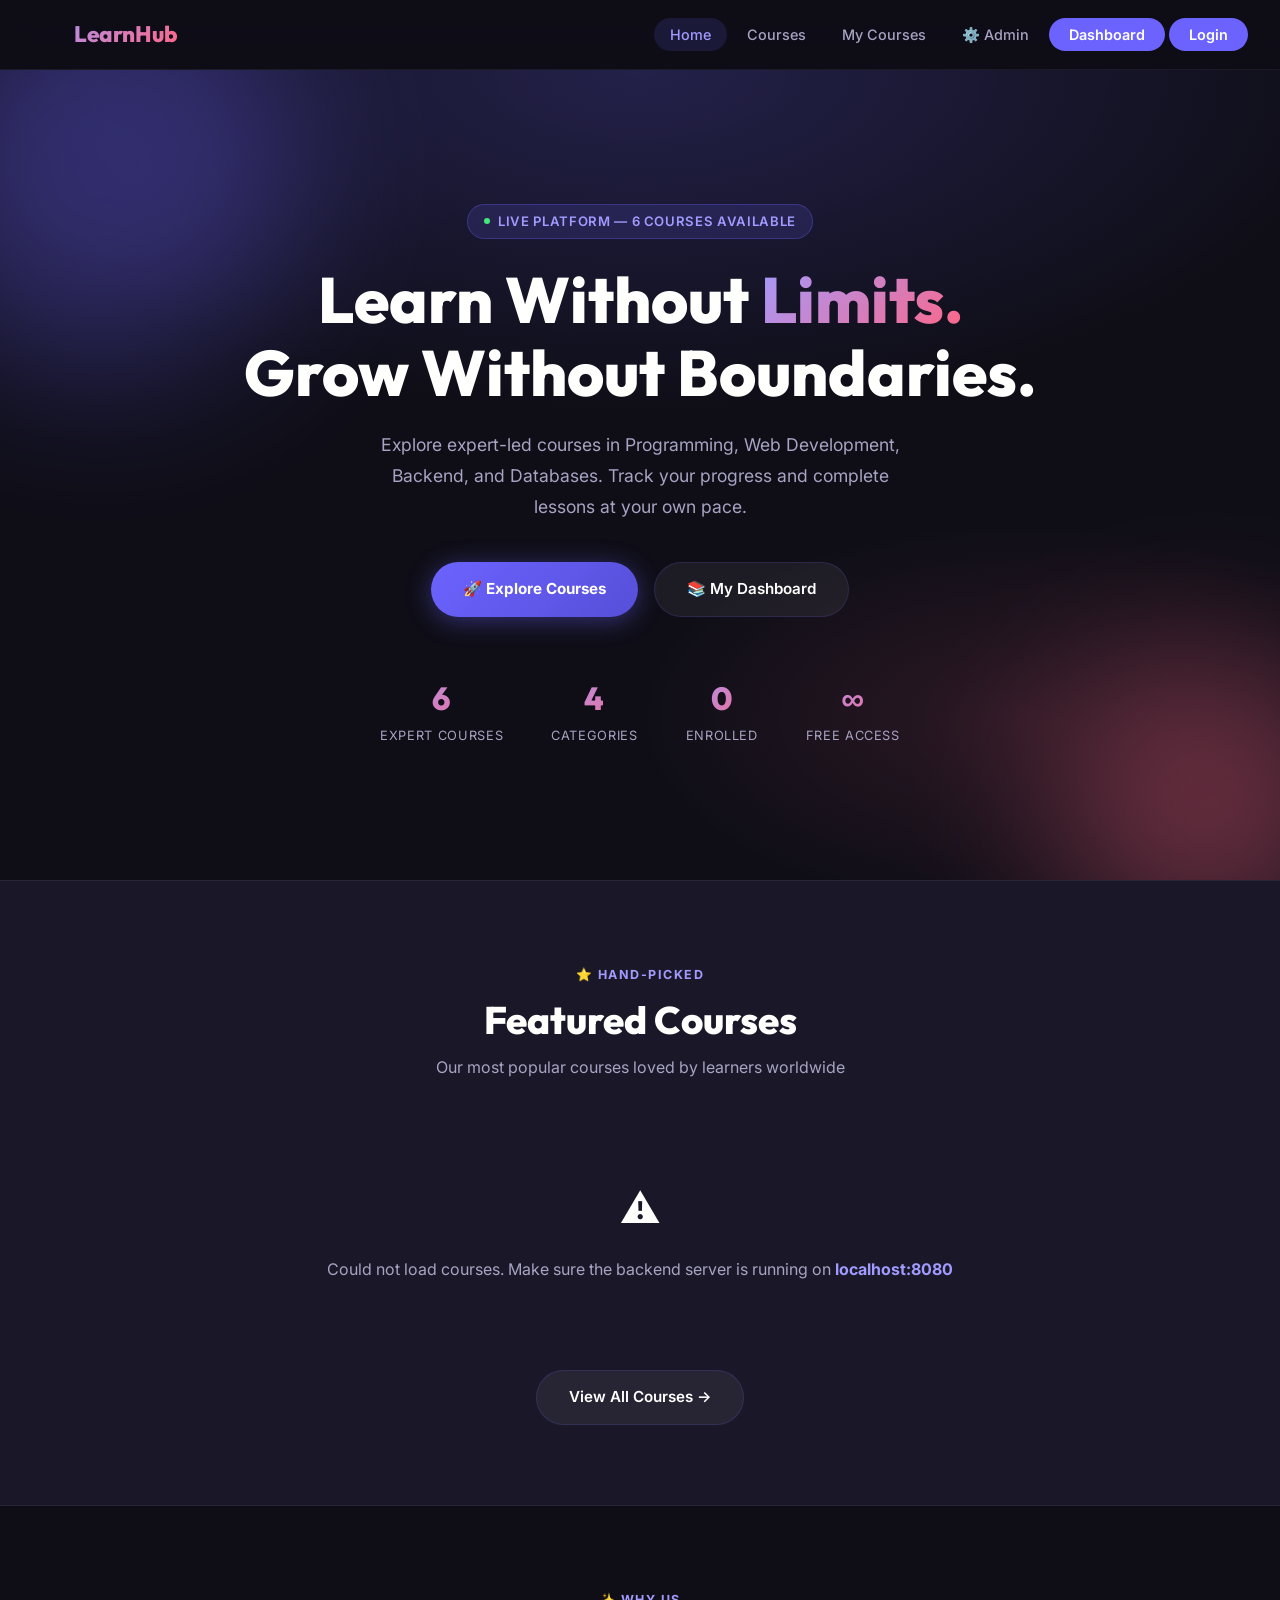
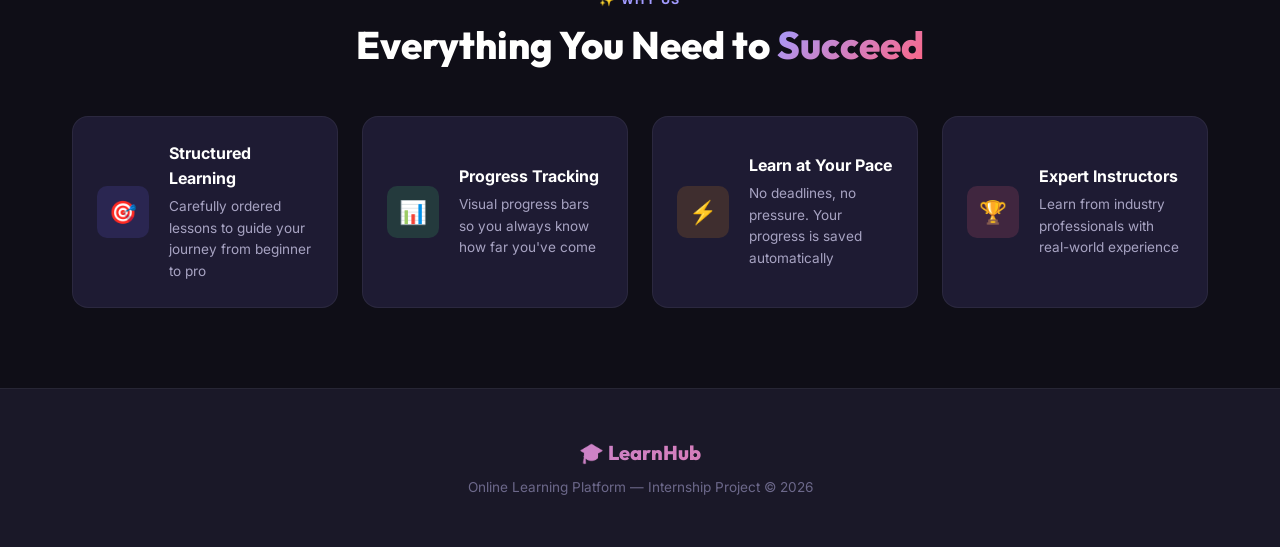
==== src/main/resources/static/index.html @ 6e9b1f72 "first commit" ====
<!DOCTYPE html>
<html lang="en">
<head>
  <meta charset="UTF-8" />
  <meta name="viewport" content="width=device-width, initial-scale=1.0" />
  <title>LearnHub — Online Learning Platform</title>
  <meta name="description" content="Browse and enroll in top courses in Programming, Web Development, Backend, and Database. Learn from expert instructors at your own pace." />
  <link rel="stylesheet" href="css/style.css" />
  <link rel="icon" href="data:image/svg+xml,<svg xmlns='http://www.w3.org/2000/svg' viewBox='0 0 100 100'><text y='.9em' font-size='90'>🎓</text></svg>" />
</head>
<body>

<!-- NAVBAR -->
<nav class="navbar" id="navbar">
  <a href="index.html" class="nav-logo">
    <span class="logo-icon">🎓</span> LearnHub
  </a>
  <ul class="nav-links" id="navLinks">
    <li><a href="index.html" class="active">Home</a></li>
    <li><a href="courses.html">Courses</a></li>
    <li><a href="dashboard.html">My Courses</a></li>
    <li><a href="admin.html">⚙️ Admin</a></li>
    <li><a href="dashboard.html" class="nav-cta">Dashboard</a></li>
  </ul>
  <button class="hamburger" id="hamburger" aria-label="Toggle menu">
    <span></span><span></span><span></span>
  </button>
</nav>

<div class="page-wrapper">

  <!-- HERO -->
  <section class="hero">
    <div class="hero-bg"></div>
    <div class="hero-orb hero-orb-1"></div>
    <div class="hero-orb hero-orb-2"></div>
    <div class="hero-content">
      <div class="hero-badge">
        <span></span> Live Platform — 6 Courses Available
      </div>
      <h1>Learn Without <span class="gradient-text">Limits.</span><br/>Grow Without Boundaries.</h1>
      <p>Explore expert-led courses in Programming, Web Development, Backend, and Databases. Track your progress and complete lessons at your own pace.</p>
      <div class="hero-buttons">
        <a href="courses.html" class="btn-primary" id="exploreCoursesBtn">🚀 Explore Courses</a>
        <a href="dashboard.html" class="btn-secondary" id="myCoursesBtn">📚 My Dashboard</a>
      </div>
      <div class="hero-stats">
        <div class="stat">
          <div class="stat-number" id="totalCoursesStat">6</div>
          <div class="stat-label">Expert Courses</div>
        </div>
        <div class="stat">
          <div class="stat-number">4</div>
          <div class="stat-label">Categories</div>
        </div>
        <div class="stat">
          <div class="stat-number" id="enrolledStat">0</div>
          <div class="stat-label">Enrolled</div>
        </div>
        <div class="stat">
          <div class="stat-number">∞</div>
          <div class="stat-label">Free Access</div>
        </div>
      </div>
    </div>
  </section>

  <!-- FEATURED COURSES -->
  <div style="background: var(--bg2); border-top: 1px solid var(--border-light); border-bottom: 1px solid var(--border-light);">
    <section class="section">
      <div class="section-header">
        <div class="section-label">⭐ Hand-picked</div>
        <h2 class="section-title">Featured Courses</h2>
        <p class="section-sub">Our most popular courses loved by learners worldwide</p>
      </div>
      <div class="courses-grid" id="featuredGrid">
        <div class="spinner-wrapper"><div class="spinner"></div></div>
      </div>
      <div style="text-align:center; margin-top:2.5rem;">
        <a href="courses.html" class="btn-secondary" id="viewAllBtn" style="display:inline-flex;">View All Courses →</a>
      </div>
    </section>
  </div>

  <!-- WHY LEARNHUB -->
  <section class="section">
    <div class="section-header">
      <div class="section-label">✨ Why Us</div>
      <h2 class="section-title">Everything You Need to <span class="gradient-text">Succeed</span></h2>
    </div>
    <div style="display:grid; grid-template-columns:repeat(auto-fit,minmax(240px,1fr)); gap:1.5rem;">
      <div class="stat-card">
        <div class="stat-icon purple">🎯</div>
        <div><div style="font-weight:700;font-size:1rem;margin-bottom:4px;">Structured Learning</div><div style="font-size:0.85rem;color:var(--text-muted);">Carefully ordered lessons to guide your journey from beginner to pro</div></div>
      </div>
      <div class="stat-card">
        <div class="stat-icon green">📊</div>
        <div><div style="font-weight:700;font-size:1rem;margin-bottom:4px;">Progress Tracking</div><div style="font-size:0.85rem;color:var(--text-muted);">Visual progress bars so you always know how far you've come</div></div>
      </div>
      <div class="stat-card">
        <div class="stat-icon orange">⚡</div>
        <div><div style="font-weight:700;font-size:1rem;margin-bottom:4px;">Learn at Your Pace</div><div style="font-size:0.85rem;color:var(--text-muted);">No deadlines, no pressure. Your progress is saved automatically</div></div>
      </div>
      <div class="stat-card">
        <div class="stat-icon pink">🏆</div>
        <div><div style="font-weight:700;font-size:1rem;margin-bottom:4px;">Expert Instructors</div><div style="font-size:0.85rem;color:var(--text-muted);">Learn from industry professionals with real-world experience</div></div>
      </div>
    </div>
  </section>

</div>

<!-- FOOTER -->
<footer>
  <div class="footer-logo">🎓 LearnHub</div>
  <p>Online Learning Platform — Internship Project &copy; 2026</p>
</footer>

<!-- TOAST CONTAINER -->
<div class="toast-container" id="toastContainer"></div>

<script src="js/auth.js"></script>
<script src="js/app.js"></script>
<script src="js/index.js"></script>
<script>initNavAuth();</script>
</body>
</html>
---- src/main/resources/static/css/style.css ----
/* =====================================================
   Online Learning Platform - Global Stylesheet
   ===================================================== */

@import url('https://fonts.googleapis.com/css2?family=Inter:wght@300;400;500;600;700;800&family=Outfit:wght@400;500;600;700;800&display=swap');

/* ---- CSS Variables / Design Tokens ---- */
:root {
  --primary: #6c63ff;
  --primary-dark: #554fd8;
  --primary-light: #a29bff;
  --secondary: #ff6584;
  --accent: #43e97b;
  --accent2: #f7971e;

  --bg: #0f0e17;
  --bg2: #1a1828;
  --bg3: #231f3a;
  --card-bg: #1e1b33;
  --card-hover: #27234a;

  --text: #fffffe;
  --text-muted: #a7a3c2;
  --text-dim: #6c688a;

  --border: rgba(108, 99, 255, 0.18);
  --border-light: rgba(255,255,255,0.06);

  --shadow: 0 8px 32px rgba(0,0,0,0.45);
  --shadow-card: 0 4px 24px rgba(0,0,0,0.35);
  --shadow-glow: 0 0 40px rgba(108,99,255,0.18);

  --radius: 16px;
  --radius-sm: 10px;
  --radius-pill: 999px;

  --transition: 0.25s cubic-bezier(.4,0,.2,1);
  --nav-height: 70px;
}

/* ---- Reset ---- */
*, *::before, *::after { box-sizing: border-box; margin: 0; padding: 0; }
html { scroll-behavior: smooth; }
body {
  font-family: 'Inter', sans-serif;
  background: var(--bg);
  color: var(--text);
  min-height: 100vh;
  line-height: 1.6;
}
a { text-decoration: none; color: inherit; }
img { max-width: 100%; display: block; }
ul { list-style: none; }
button { cursor: pointer; font-family: inherit; border: none; outline: none; }

/* ---- Scrollbar ---- */
::-webkit-scrollbar { width: 6px; }
::-webkit-scrollbar-track { background: var(--bg2); }
::-webkit-scrollbar-thumb { background: var(--primary); border-radius: 3px; }

/* =====================================================
   NAVBAR
   ===================================================== */
.navbar {
  position: fixed;
  top: 0; left: 0; right: 0;
  height: var(--nav-height);
  background: rgba(15,14,23,0.85);
  backdrop-filter: blur(18px);
  border-bottom: 1px solid var(--border-light);
  display: flex;
  align-items: center;
  justify-content: space-between;
  padding: 0 2rem;
  z-index: 1000;
  transition: background var(--transition);
}
.navbar.scrolled { background: rgba(15,14,23,0.97); }

.nav-logo {
  display: flex;
  align-items: center;
  gap: 10px;
  font-family: 'Outfit', sans-serif;
  font-size: 1.4rem;
  font-weight: 800;
  background: linear-gradient(135deg, var(--primary-light) 0%, var(--secondary) 100%);
  -webkit-background-clip: text;
  -webkit-text-fill-color: transparent;
  background-clip: text;
}
.nav-logo .logo-icon { font-size: 1.6rem; filter: drop-shadow(0 0 8px var(--primary)); }

.nav-links {
  display: flex;
  align-items: center;
  gap: 0.25rem;
}
.nav-links a {
  padding: 8px 16px;
  border-radius: var(--radius-pill);
  font-size: 0.9rem;
  font-weight: 500;
  color: var(--text-muted);
  transition: color var(--transition), background var(--transition);
}
.nav-links a:hover, .nav-links a.active {
  color: var(--text);
  background: rgba(108,99,255,0.15);
}
.nav-links a.active { color: var(--primary-light); }

.nav-cta {
  background: var(--primary);
  color: #fff !important;
  padding: 8px 20px !important;
  border-radius: var(--radius-pill) !important;
  font-weight: 600 !important;
  transition: background var(--transition), transform var(--transition), box-shadow var(--transition) !important;
}
.nav-cta:hover {
  background: var(--primary-dark) !important;
  transform: translateY(-1px);
  box-shadow: 0 4px 18px rgba(108,99,255,0.4) !important;
}

.hamburger { display: none; flex-direction: column; gap: 5px; background: none; padding: 6px; }
.hamburger span { display: block; width: 22px; height: 2px; background: var(--text-muted); border-radius: 2px; transition: var(--transition); }

/* =====================================================
   PAGE WRAPPER
   ===================================================== */
.page-wrapper { padding-top: var(--nav-height); }

/* =====================================================
   HERO SECTION
   ===================================================== */
.hero {
  min-height: 90vh;
  display: flex;
  align-items: center;
  justify-content: center;
  text-align: center;
  position: relative;
  overflow: hidden;
  padding: 4rem 2rem;
}

.hero-bg {
  position: absolute;
  inset: 0;
  background: radial-gradient(ellipse 80% 60% at 50% 0%, rgba(108,99,255,0.22) 0%, transparent 70%),
              radial-gradient(ellipse 50% 40% at 80% 80%, rgba(255,101,132,0.12) 0%, transparent 60%),
              var(--bg);
}
.hero-orb {
  position: absolute;
  border-radius: 50%;
  filter: blur(80px);
  opacity: 0.35;
  animation: floatOrb 8s ease-in-out infinite;
}
.hero-orb-1 { width: 400px; height: 400px; background: var(--primary); top: -100px; left: -100px; animation-delay: 0s; }
.hero-orb-2 { width: 300px; height: 300px; background: var(--secondary); bottom: -80px; right: -80px; animation-delay: -4s; }

@keyframes floatOrb {
  0%, 100% { transform: translate(0, 0) scale(1); }
  50% { transform: translate(30px, 20px) scale(1.05); }
}

.hero-content { position: relative; z-index: 1; max-width: 800px; }

.hero-badge {
  display: inline-flex;
  align-items: center;
  gap: 8px;
  background: rgba(108,99,255,0.15);
  border: 1px solid rgba(108,99,255,0.3);
  color: var(--primary-light);
  padding: 6px 16px;
  border-radius: var(--radius-pill);
  font-size: 0.82rem;
  font-weight: 600;
  margin-bottom: 1.5rem;
  letter-spacing: 0.05em;
  text-transform: uppercase;
}
.hero-badge span { display: inline-block; width: 6px; height: 6px; border-radius: 50%; background: var(--accent); animation: pulse 2s infinite; }
@keyframes pulse { 0%,100%{opacity:1;transform:scale(1)} 50%{opacity:0.5;transform:scale(1.3)} }

.hero h1 {
  font-family: 'Outfit', sans-serif;
  font-size: clamp(2.4rem, 6vw, 4rem);
  font-weight: 800;
  line-height: 1.15;
  margin-bottom: 1.25rem;
}
.hero h1 .gradient-text {
  background: linear-gradient(135deg, var(--primary-light) 0%, var(--secondary) 100%);
  -webkit-background-clip: text;
  -webkit-text-fill-color: transparent;
  background-clip: text;
}

.hero p {
  font-size: 1.1rem;
  color: var(--text-muted);
  max-width: 560px;
  margin: 0 auto 2.5rem;
  line-height: 1.75;
}

.hero-buttons { display: flex; gap: 1rem; justify-content: center; flex-wrap: wrap; }

.btn-primary {
  background: linear-gradient(135deg, var(--primary), var(--primary-dark));
  color: #fff;
  padding: 14px 32px;
  border-radius: var(--radius-pill);
  font-weight: 700;
  font-size: 0.95rem;
  display: inline-flex;
  align-items: center;
  gap: 8px;
  transition: transform var(--transition), box-shadow var(--transition);
  box-shadow: 0 4px 24px rgba(108,99,255,0.4);
}
.btn-primary:hover { transform: translateY(-2px); box-shadow: 0 8px 32px rgba(108,99,255,0.55); }

.btn-secondary {
  background: rgba(255,255,255,0.06);
  color: var(--text);
  padding: 14px 32px;
  border-radius: var(--radius-pill);
  font-weight: 600;
  font-size: 0.95rem;
  border: 1px solid var(--border);
  display: inline-flex;
  align-items: center;
  gap: 8px;
  transition: background var(--transition), transform var(--transition);
}
.btn-secondary:hover { background: rgba(255,255,255,0.1); transform: translateY(-2px); }

/* ---- Hero Stats ---- */
.hero-stats {
  display: flex;
  justify-content: center;
  gap: 3rem;
  margin-top: 3.5rem;
  flex-wrap: wrap;
}
.stat { text-align: center; }
.stat-number {
  font-family: 'Outfit', sans-serif;
  font-size: 2rem;
  font-weight: 800;
  background: linear-gradient(135deg, var(--primary-light), var(--secondary));
  -webkit-background-clip: text;
  -webkit-text-fill-color: transparent;
  background-clip: text;
}
.stat-label { font-size: 0.8rem; color: var(--text-muted); text-transform: uppercase; letter-spacing: 0.05em; margin-top: 2px; }

/* =====================================================
   SECTION HEADERS
   ===================================================== */
.section { padding: 5rem 2rem; max-width: 1200px; margin: 0 auto; }
.section-header { text-align: center; margin-bottom: 3rem; }
.section-label {
  display: inline-flex;
  align-items: center;
  gap: 6px;
  font-size: 0.78rem;
  font-weight: 700;
  text-transform: uppercase;
  letter-spacing: 0.12em;
  color: var(--primary-light);
  margin-bottom: 0.75rem;
}
.section-title {
  font-family: 'Outfit', sans-serif;
  font-size: clamp(1.6rem, 3.5vw, 2.4rem);
  font-weight: 800;
  margin-bottom: 0.75rem;
  line-height: 1.2;
}
.section-sub { color: var(--text-muted); font-size: 1rem; max-width: 540px; margin: 0 auto; }

/* =====================================================
   COURSE CARDS
   ===================================================== */
.courses-grid {
  display: grid;
  grid-template-columns: repeat(auto-fill, minmax(300px, 1fr));
  gap: 1.5rem;
}

.course-card {
  background: var(--card-bg);
  border: 1px solid var(--border-light);
  border-radius: var(--radius);
  overflow: hidden;
  transition: transform var(--transition), box-shadow var(--transition), border-color var(--transition);
  cursor: pointer;
  position: relative;
}
.course-card:hover {
  transform: translateY(-6px);
  box-shadow: var(--shadow-glow), var(--shadow-card);
  border-color: rgba(108,99,255,0.4);
}

.card-thumbnail {
  width: 100%;
  height: 180px;
  position: relative;
  overflow: hidden;
}
.card-thumbnail-img {
  width: 100%;
  height: 100%;
  object-fit: cover;
  transition: transform 0.4s ease;
}
.course-card:hover .card-thumbnail-img { transform: scale(1.05); }

.card-thumbnail-placeholder {
  width: 100%;
  height: 100%;
  display: flex;
  align-items: center;
  justify-content: center;
  font-size: 3.5rem;
}

.card-category-badge {
  position: absolute;
  top: 12px;
  left: 12px;
  background: rgba(15,14,23,0.8);
  backdrop-filter: blur(8px);
  border: 1px solid var(--border);
  color: var(--primary-light);
  font-size: 0.72rem;
  font-weight: 600;
  padding: 4px 10px;
  border-radius: var(--radius-pill);
  text-transform: uppercase;
  letter-spacing: 0.05em;
}

.card-body { padding: 1.25rem; }
.card-title {
  font-family: 'Outfit', sans-serif;
  font-size: 1.05rem;
  font-weight: 700;
  margin-bottom: 0.5rem;
  line-height: 1.3;
  display: -webkit-box;
  -webkit-line-clamp: 2;
  -webkit-box-orient: vertical;
  overflow: hidden;
}
.card-desc {
  color: var(--text-muted);
  font-size: 0.85rem;
  line-height: 1.55;
  display: -webkit-box;
  -webkit-line-clamp: 2;
  -webkit-box-orient: vertical;
  overflow: hidden;
  margin-bottom: 1rem;
}
.card-meta {
  display: flex;
  align-items: center;
  gap: 1rem;
  color: var(--text-dim);
  font-size: 0.82rem;
  margin-bottom: 1rem;
}
.card-meta span { display: flex; align-items: center; gap: 4px; }
.card-instructor {
  font-size: 0.82rem;
  color: var(--text-muted);
  margin-bottom: 1.25rem;
  display: flex;
  align-items: center;
  gap: 6px;
}
.avatar-sm {
  width: 24px; height: 24px;
  border-radius: 50%;
  background: linear-gradient(135deg, var(--primary), var(--secondary));
  display: flex; align-items: center; justify-content: center;
  font-size: 0.65rem; font-weight: 700; color: #fff;
  flex-shrink: 0;
}

.btn-enroll {
  width: 100%;
  padding: 10px;
  border-radius: var(--radius-sm);
  font-weight: 600;
  font-size: 0.88rem;
  background: linear-gradient(135deg, var(--primary), var(--primary-dark));
  color: #fff;
  transition: opacity var(--transition), transform var(--transition);
  display: flex;
  align-items: center;
  justify-content: center;
  gap: 6px;
}
.btn-enroll:hover { opacity: 0.9; transform: translateY(-1px); }
.btn-enroll.enrolled {
  background: rgba(67,233,123,0.15);
  color: var(--accent);
  border: 1px solid rgba(67,233,123,0.3);
}
.btn-view-course {
  width: 100%;
  padding: 10px;
  border-radius: var(--radius-sm);
  font-weight: 600;
  font-size: 0.88rem;
  background: rgba(255,255,255,0.05);
  color: var(--text-muted);
  border: 1px solid var(--border-light);
  margin-top: 8px;
  transition: background var(--transition);
  display: flex; align-items: center; justify-content: center; gap: 6px;
}
.btn-view-course:hover { background: rgba(255,255,255,0.1); color: var(--text); }

/* =====================================================
   CATEGORY FILTER BAR
   ===================================================== */
.filter-bar {
  display: flex;
  align-items: center;
  gap: 0.75rem;
  flex-wrap: wrap;
  margin-bottom: 2rem;
}
.filter-btn {
  padding: 8px 18px;
  border-radius: var(--radius-pill);
  font-size: 0.85rem;
  font-weight: 600;
  background: var(--card-bg);
  color: var(--text-muted);
  border: 1px solid var(--border-light);
  transition: all var(--transition);
}
.filter-btn:hover, .filter-btn.active {
  background: var(--primary);
  color: #fff;
  border-color: var(--primary);
  box-shadow: 0 2px 16px rgba(108,99,255,0.35);
}

/* =====================================================
   SEARCH BAR
   ===================================================== */
.search-wrapper {
  position: relative;
  max-width: 480px;
  width: 100%;
}
.search-icon {
  position: absolute;
  left: 16px;
  top: 50%;
  transform: translateY(-50%);
  color: var(--text-dim);
  font-size: 1rem;
  pointer-events: none;
}
.search-input {
  width: 100%;
  background: var(--card-bg);
  border: 1px solid var(--border-light);
  border-radius: var(--radius-pill);
  padding: 12px 20px 12px 44px;
  color: var(--text);
  font-family: 'Inter', sans-serif;
  font-size: 0.9rem;
  outline: none;
  transition: border-color var(--transition), box-shadow var(--transition);
}
.search-input:focus {
  border-color: var(--primary);
  box-shadow: 0 0 0 3px rgba(108,99,255,0.15);
}
.search-input::placeholder { color: var(--text-dim); }

/* =====================================================
   COURSES PAGE HEADER STRIP
   ===================================================== */
.page-hero {
  background: linear-gradient(135deg, rgba(108,99,255,0.12) 0%, rgba(255,101,132,0.06) 100%);
  border-bottom: 1px solid var(--border-light);
  padding: 3.5rem 2rem 2.5rem;
  text-align: center;
}
.page-hero h1 { font-family: 'Outfit',sans-serif; font-size: 2.2rem; font-weight: 800; margin-bottom: 0.5rem; }
.page-hero p { color: var(--text-muted); font-size: 1rem; }

/* =====================================================
   COURSE DETAIL PAGE
   ===================================================== */
.course-detail-hero {
  background: linear-gradient(135deg, rgba(108,99,255,0.14) 0%, rgba(255,101,132,0.07) 100%);
  border-bottom: 1px solid var(--border-light);
  padding: 4rem 2rem 3rem;
}
.course-detail-inner {
  max-width: 1100px;
  margin: 0 auto;
  display: grid;
  grid-template-columns: 1fr 360px;
  gap: 3rem;
  align-items: start;
}
.course-detail-info .course-badge {
  display: inline-flex;
  align-items: center;
  gap: 6px;
  background: rgba(108,99,255,0.15);
  border: 1px solid rgba(108,99,255,0.3);
  color: var(--primary-light);
  padding: 4px 12px;
  border-radius: var(--radius-pill);
  font-size: 0.78rem;
  font-weight: 600;
  margin-bottom: 1rem;
  text-transform: uppercase;
  letter-spacing: 0.06em;
}
.course-detail-title {
  font-family: 'Outfit', sans-serif;
  font-size: clamp(1.7rem, 3.5vw, 2.4rem);
  font-weight: 800;
  line-height: 1.2;
  margin-bottom: 1rem;
}
.course-detail-desc { color: var(--text-muted); font-size: 1rem; line-height: 1.75; margin-bottom: 1.5rem; }
.course-meta-row {
  display: flex;
  flex-wrap: wrap;
  gap: 1.5rem;
  margin-bottom: 1.5rem;
}
.course-meta-item { display: flex; align-items: center; gap: 6px; color: var(--text-muted); font-size: 0.88rem; }
.course-meta-item strong { color: var(--text); }

/* Enrollment Card */
.enrollment-card {
  background: var(--card-bg);
  border: 1px solid var(--border-light);
  border-radius: var(--radius);
  padding: 1.75rem;
  position: sticky;
  top: calc(var(--nav-height) + 1.5rem);
}
.enrollment-card .course-thumb-preview {
  width: 100%;
  height: 180px;
  border-radius: var(--radius-sm);
  overflow: hidden;
  margin-bottom: 1.5rem;
  display: flex;
  align-items: center;
  justify-content: center;
  font-size: 4rem;
}
.enrollment-card h3 { font-size: 1.1rem; font-weight: 700; margin-bottom: 1.25rem; }

.btn-enroll-big {
  width: 100%;
  padding: 14px;
  border-radius: var(--radius-sm);
  font-weight: 700;
  font-size: 1rem;
  background: linear-gradient(135deg, var(--primary), var(--primary-dark));
  color: #fff;
  display: flex;
  align-items: center;
  justify-content: center;
  gap: 8px;
  transition: opacity var(--transition), transform var(--transition), box-shadow var(--transition);
  box-shadow: 0 4px 20px rgba(108,99,255,0.4);
  margin-bottom: 0.75rem;
}
.btn-enroll-big:hover { opacity: 0.9; transform: translateY(-2px); }
.btn-enroll-big.enrolled {
  background: rgba(67,233,123,0.15);
  color: var(--accent);
  border: 1px solid rgba(67,233,123,0.3);
  box-shadow: none;
}

/* Lesson List */
.lessons-section { max-width: 1100px; margin: 0 auto; padding: 3rem 2rem; }
.lessons-section h2 { font-family: 'Outfit',sans-serif; font-size: 1.5rem; font-weight: 700; margin-bottom: 1.5rem; }

.lesson-list { display: flex; flex-direction: column; gap: 0.75rem; }
.lesson-item {
  background: var(--card-bg);
  border: 1px solid var(--border-light);
  border-radius: var(--radius-sm);
  padding: 1rem 1.25rem;
  display: flex;
  align-items: center;
  gap: 1rem;
  transition: border-color var(--transition), background var(--transition);
}
.lesson-item:hover { border-color: rgba(108,99,255,0.3); background: var(--card-hover); }
.lesson-item.completed { border-color: rgba(67,233,123,0.25); background: rgba(67,233,123,0.04); }

.lesson-check {
  width: 22px; height: 22px;
  border-radius: 50%;
  border: 2px solid var(--border);
  display: flex; align-items: center; justify-content: center;
  flex-shrink: 0;
  color: var(--accent);
  font-size: 0.75rem;
  transition: all var(--transition);
  cursor: pointer;
}
.lesson-item.completed .lesson-check {
  background: var(--accent);
  border-color: var(--accent);
  color: var(--bg);
}

.lesson-num {
  width: 28px; height: 28px;
  border-radius: 50%;
  background: rgba(108,99,255,0.15);
  color: var(--primary-light);
  font-size: 0.78rem;
  font-weight: 700;
  display: flex; align-items: center; justify-content: center;
  flex-shrink: 0;
}
.lesson-info { flex: 1; }
.lesson-title { font-size: 0.92rem; font-weight: 600; margin-bottom: 2px; }
.lesson-duration { font-size: 0.8rem; color: var(--text-dim); display: flex; align-items: center; gap: 4px; }
.lesson-status {
  font-size: 0.75rem;
  font-weight: 600;
  color: var(--accent);
  white-space: nowrap;
}

/* Progress Bar */
.progress-container { margin: 1rem 0; }
.progress-label {
  display: flex;
  justify-content: space-between;
  font-size: 0.82rem;
  color: var(--text-muted);
  margin-bottom: 0.5rem;
}
.progress-label strong { color: var(--text); font-size: 0.92rem; }
.progress-bar-wrap {
  height: 8px;
  background: rgba(255,255,255,0.08);
  border-radius: var(--radius-pill);
  overflow: hidden;
}
.progress-bar-fill {
  height: 100%;
  border-radius: var(--radius-pill);
  background: linear-gradient(90deg, var(--primary), var(--accent));
  transition: width 0.6s cubic-bezier(.4,0,.2,1);
  min-width: 0;
}

/* =====================================================
   DASHBOARD PAGE
   ===================================================== */
.dashboard-stats {
  display: grid;
  grid-template-columns: repeat(auto-fit, minmax(220px, 1fr));
  gap: 1.25rem;
  margin-bottom: 2.5rem;
}
.stat-card {
  background: var(--card-bg);
  border: 1px solid var(--border-light);
  border-radius: var(--radius);
  padding: 1.5rem;
  display: flex;
  align-items: center;
  gap: 1.25rem;
  transition: transform var(--transition), border-color var(--transition);
}
.stat-card:hover { transform: translateY(-3px); border-color: rgba(108,99,255,0.3); }
.stat-icon {
  width: 52px; height: 52px;
  border-radius: var(--radius-sm);
  display: flex; align-items: center; justify-content: center;
  font-size: 1.4rem;
  flex-shrink: 0;
}
.stat-icon.purple { background: rgba(108,99,255,0.15); }
.stat-icon.green  { background: rgba(67,233,123,0.15); }
.stat-icon.orange { background: rgba(247,151,30,0.15); }
.stat-icon.pink   { background: rgba(255,101,132,0.15); }

.stat-info .stat-number { font-size: 1.8rem; }
.stat-info .stat-label { font-size: 0.8rem; }

/* Enrolled Course Row */
.enrolled-courses-list { display: flex; flex-direction: column; gap: 1.25rem; }
.enrolled-card {
  background: var(--card-bg);
  border: 1px solid var(--border-light);
  border-radius: var(--radius);
  padding: 1.5rem;
  display: flex;
  align-items: center;
  gap: 1.5rem;
  transition: transform var(--transition), border-color var(--transition), box-shadow var(--transition);
}
.enrolled-card:hover {
  transform: translateY(-2px);
  border-color: rgba(108,99,255,0.3);
  box-shadow: var(--shadow-card);
}
.enrolled-thumb {
  width: 80px; height: 80px;
  border-radius: var(--radius-sm);
  display: flex; align-items: center; justify-content: center;
  font-size: 2.2rem;
  flex-shrink: 0;
}
.enrolled-info { flex: 1; min-width: 0; }
.enrolled-category {
  font-size: 0.72rem;
  font-weight: 700;
  text-transform: uppercase;
  letter-spacing: 0.08em;
  color: var(--primary-light);
  margin-bottom: 4px;
}
.enrolled-title {
  font-family: 'Outfit', sans-serif;
  font-size: 1.05rem;
  font-weight: 700;
  margin-bottom: 4px;
  white-space: nowrap;
  overflow: hidden;
  text-overflow: ellipsis;
}
.enrolled-instructor { font-size: 0.82rem; color: var(--text-muted); margin-bottom: 10px; }
.enrolled-actions { display: flex; gap: 0.75rem; align-items: center; flex-shrink: 0; }

.btn-resume {
  padding: 10px 20px;
  border-radius: var(--radius-pill);
  background: linear-gradient(135deg, var(--primary), var(--primary-dark));
  color: #fff;
  font-weight: 600;
  font-size: 0.85rem;
  display: flex; align-items: center; gap: 6px;
  transition: transform var(--transition), box-shadow var(--transition);
}
.btn-resume:hover { transform: translateY(-1px); box-shadow: 0 4px 16px rgba(108,99,255,0.4); }

/* Empty State */
.empty-state {
  text-align: center;
  padding: 5rem 2rem;
}
.empty-icon { font-size: 4rem; margin-bottom: 1rem; opacity: 0.6; }
.empty-state h3 { font-size: 1.25rem; font-weight: 700; margin-bottom: 0.5rem; }
.empty-state p { color: var(--text-muted); margin-bottom: 1.5rem; }

/* =====================================================
   TOAST NOTIFICATION
   ===================================================== */
.toast-container {
  position: fixed;
  bottom: 2rem;
  right: 2rem;
  display: flex;
  flex-direction: column;
  gap: 0.75rem;
  z-index: 9999;
}
.toast {
  background: var(--card-bg);
  border: 1px solid var(--border-light);
  border-radius: var(--radius-sm);
  padding: 1rem 1.5rem;
  display: flex;
  align-items: center;
  gap: 10px;
  font-size: 0.88rem;
  font-weight: 500;
  box-shadow: var(--shadow);
  animation: slideInToast 0.35s cubic-bezier(.4,0,.2,1);
  max-width: 340px;
}
@keyframes slideInToast {
  from { transform: translateX(110%); opacity: 0; }
  to { transform: translateX(0); opacity: 1; }
}
.toast.success { border-color: rgba(67,233,123,0.4); }
.toast.success .toast-icon { color: var(--accent); }
.toast.error { border-color: rgba(255,101,132,0.4); }
.toast.error .toast-icon { color: var(--secondary); }
.toast.info { border-color: rgba(108,99,255,0.4); }
.toast.info .toast-icon { color: var(--primary-light); }

/* =====================================================
   LOADING SPINNER
   ===================================================== */
.spinner-wrapper { display: flex; justify-content: center; padding: 4rem; }
.spinner {
  width: 44px; height: 44px;
  border: 3px solid var(--border-light);
  border-top-color: var(--primary);
  border-radius: 50%;
  animation: spin 0.8s linear infinite;
}
@keyframes spin { to { transform: rotate(360deg); } }

/* =====================================================
   FOOTER
   ===================================================== */
footer {
  background: var(--bg2);
  border-top: 1px solid var(--border-light);
  padding: 3rem 2rem;
  text-align: center;
  color: var(--text-dim);
  font-size: 0.85rem;
}
footer .footer-logo {
  font-family: 'Outfit', sans-serif;
  font-size: 1.25rem;
  font-weight: 800;
  background: linear-gradient(135deg, var(--primary-light), var(--secondary));
  -webkit-background-clip: text;
  -webkit-text-fill-color: transparent;
  background-clip: text;
  margin-bottom: 0.5rem;
}

/* =====================================================
   RESPONSIVE
   ===================================================== */
@media (max-width: 768px) {
  .nav-links { display: none; flex-direction: column; position: absolute; top: var(--nav-height); left: 0; right: 0; background: var(--bg2); border-bottom: 1px solid var(--border-light); padding: 1rem; gap: 0.25rem; }
  .nav-links.open { display: flex; }
  .hamburger { display: flex; }
  .course-detail-inner { grid-template-columns: 1fr; }
  .enrollment-card { position: static; }
  .enrolled-card { flex-direction: column; align-items: flex-start; }
  .enrolled-actions { width: 100%; }
  .btn-resume { flex: 1; justify-content: center; }
  .hero-stats { gap: 1.75rem; }
  .navbar { padding: 0 1.25rem; }
}

@media (max-width: 480px) {
  .courses-grid { grid-template-columns: 1fr; }
  .hero h1 { font-size: 2rem; }
}

/* =====================================================
   UTILITY CLASSES
   ===================================================== */
.text-center { text-align: center; }
.mt-1 { margin-top: 0.5rem; }
.mt-2 { margin-top: 1rem; }
.mt-3 { margin-top: 1.5rem; }
.hidden { display: none !important; }
.gradient-text {
  background: linear-gradient(135deg, var(--primary-light) 0%, var(--secondary) 100%);
  -webkit-background-clip: text;
  -webkit-text-fill-color: transparent;
  background-clip: text;
}

/* =====================================================
   NAVBAR AUTH — User badge + Logout button (injected by auth.js)
   ===================================================== */
.nav-user-badge {
  display: inline-flex;
  align-items: center;
  gap: 6px;
  padding: 6px 14px;
  background: rgba(108,99,255,0.12);
  border: 1px solid rgba(108,99,255,0.25);
  border-radius: var(--radius-pill);
  color: var(--primary-light);
  font-size: 0.85rem;
  font-weight: 600;
  white-space: nowrap;
  max-width: 180px;
  overflow: hidden;
  text-overflow: ellipsis;
}

.nav-logout-btn {
  padding: 7px 16px;
  border-radius: var(--radius-pill);
  background: rgba(255,101,132,0.12);
  border: 1px solid rgba(255,101,132,0.25);
  color: var(--secondary);
  font-size: 0.82rem;
  font-weight: 600;
  cursor: pointer;
  font-family: 'Inter', sans-serif;
  transition: background var(--transition), transform var(--transition);
  white-space: nowrap;
}
.nav-logout-btn:hover {
  background: rgba(255,101,132,0.22);
  transform: translateY(-1px);
}
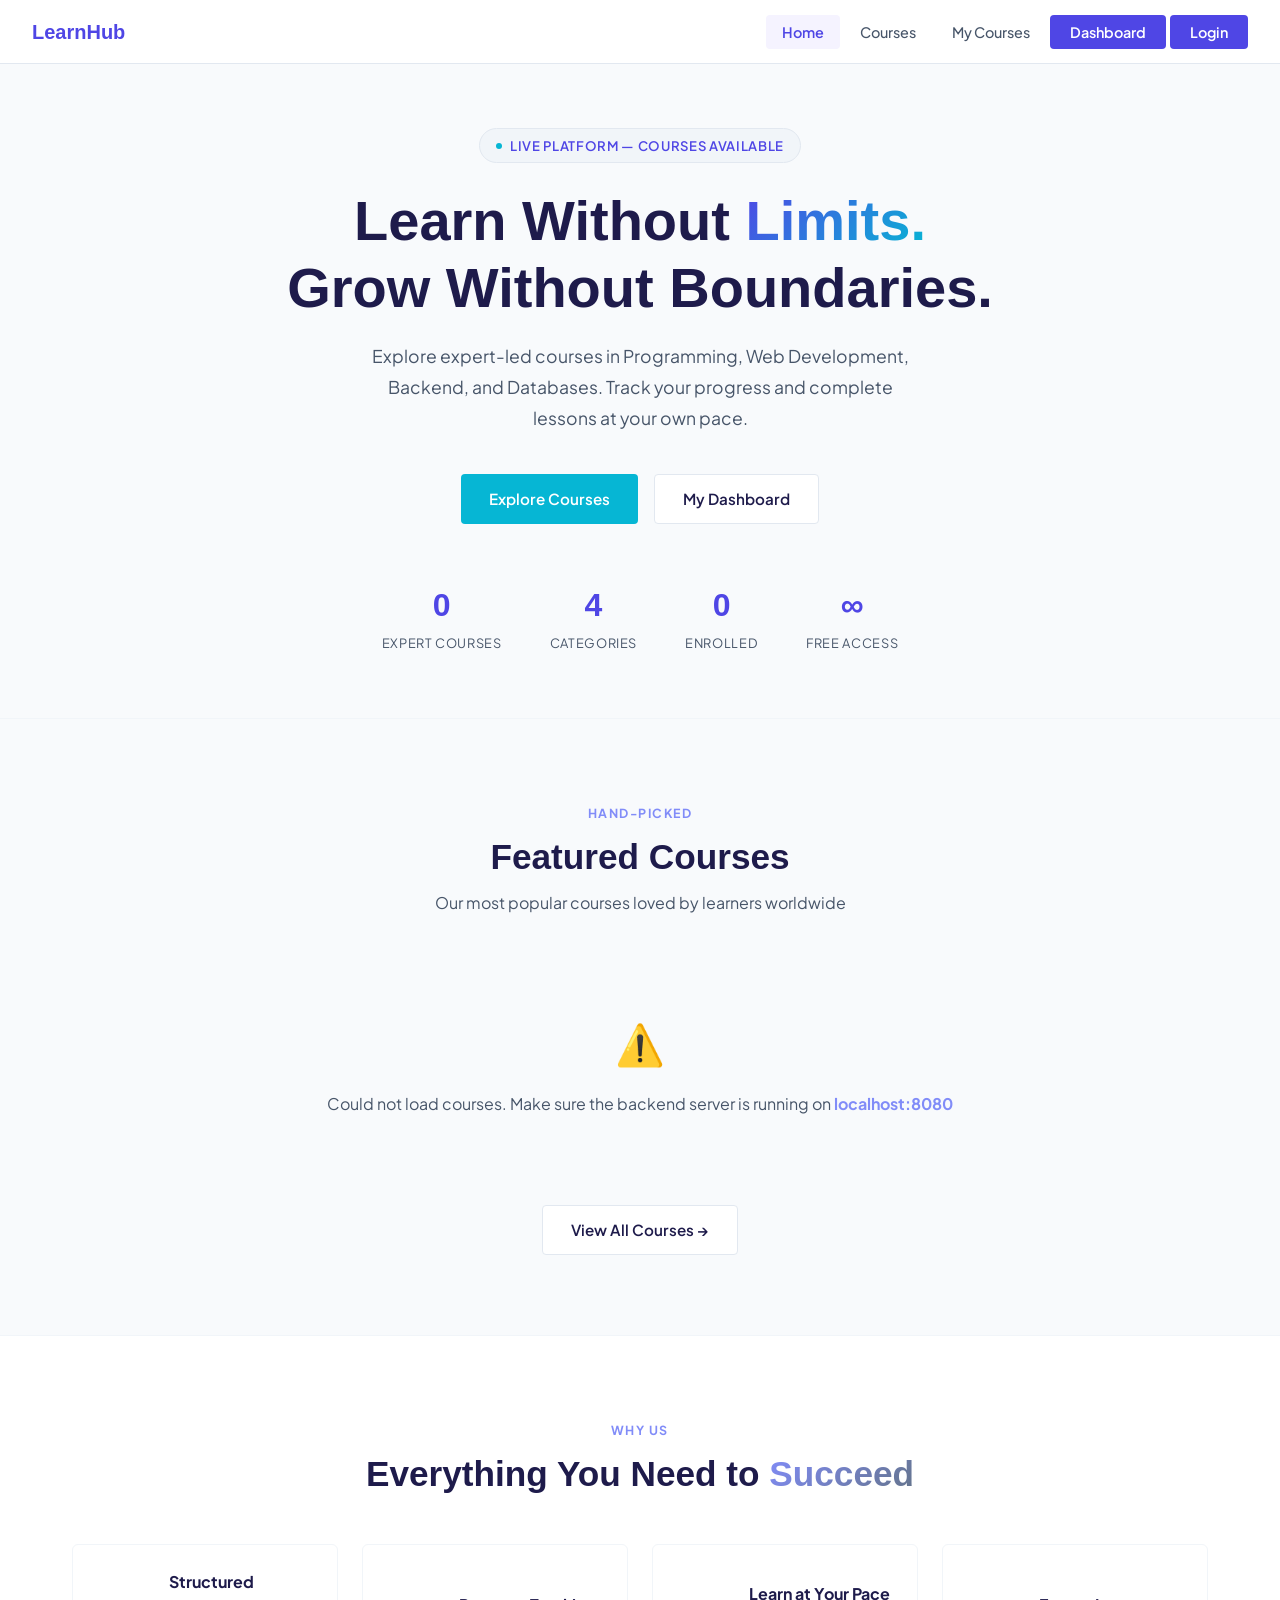
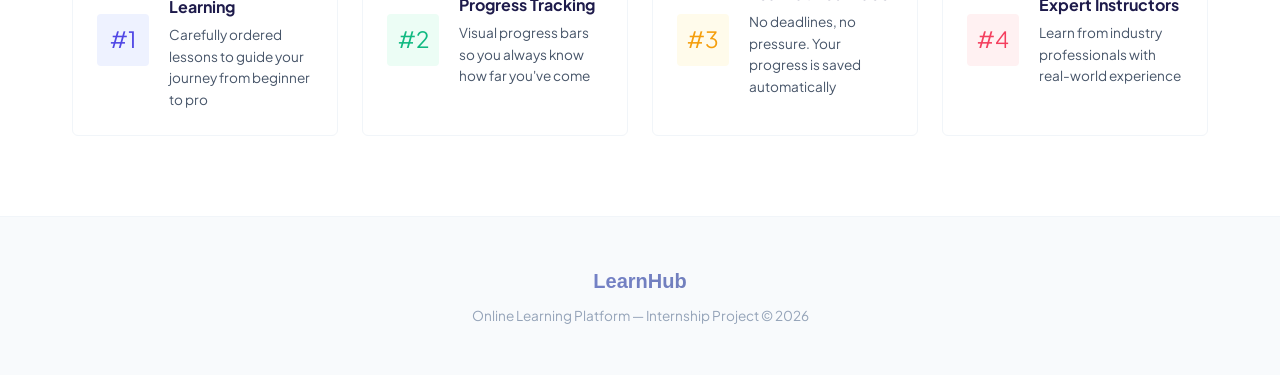
==== commit 4517d41e: "Initial commit" ====
--- a/src/main/resources/static/index.html
+++ b/src/main/resources/static/index.html
@@ -6,20 +6,19 @@
   <title>LearnHub — Online Learning Platform</title>
   <meta name="description" content="Browse and enroll in top courses in Programming, Web Development, Backend, and Database. Learn from expert instructors at your own pace." />
   <link rel="stylesheet" href="css/style.css" />
-  <link rel="icon" href="data:image/svg+xml,<svg xmlns='http://www.w3.org/2000/svg' viewBox='0 0 100 100'><text y='.9em' font-size='90'>🎓</text></svg>" />
+  <link rel="icon" href="data:image/svg+xml,<svg xmlns='http://www.w3.org/2000/svg' viewBox='0 0 100 100'><rect width='100' height='100' rx='20' fill='%232563eb'/><path d='M20 40 L50 20 L80 40 L50 60 Z' fill='white'/></svg>" />
 </head>
 <body>
 
 <!-- NAVBAR -->
 <nav class="navbar" id="navbar">
   <a href="index.html" class="nav-logo">
-    <span class="logo-icon">🎓</span> LearnHub
+    LearnHub
   </a>
   <ul class="nav-links" id="navLinks">
     <li><a href="index.html" class="active">Home</a></li>
     <li><a href="courses.html">Courses</a></li>
     <li><a href="dashboard.html">My Courses</a></li>
-    <li><a href="admin.html">⚙️ Admin</a></li>
     <li><a href="dashboard.html" class="nav-cta">Dashboard</a></li>
   </ul>
   <button class="hamburger" id="hamburger" aria-label="Toggle menu">
@@ -31,22 +30,19 @@
 
   <!-- HERO -->
   <section class="hero">
-    <div class="hero-bg"></div>
-    <div class="hero-orb hero-orb-1"></div>
-    <div class="hero-orb hero-orb-2"></div>
     <div class="hero-content">
       <div class="hero-badge">
-        <span></span> Live Platform — 6 Courses Available
+        <span></span> Live Platform — Courses Available
       </div>
       <h1>Learn Without <span class="gradient-text">Limits.</span><br/>Grow Without Boundaries.</h1>
       <p>Explore expert-led courses in Programming, Web Development, Backend, and Databases. Track your progress and complete lessons at your own pace.</p>
       <div class="hero-buttons">
-        <a href="courses.html" class="btn-primary" id="exploreCoursesBtn">🚀 Explore Courses</a>
-        <a href="dashboard.html" class="btn-secondary" id="myCoursesBtn">📚 My Dashboard</a>
+        <a href="courses.html" class="btn-primary" id="exploreCoursesBtn">Explore Courses</a>
+        <a href="dashboard.html" class="btn-secondary" id="myCoursesBtn">My Dashboard</a>
       </div>
       <div class="hero-stats">
         <div class="stat">
-          <div class="stat-number" id="totalCoursesStat">6</div>
+          <div class="stat-number" id="totalCoursesStat">0</div>
           <div class="stat-label">Expert Courses</div>
         </div>
         <div class="stat">
@@ -69,7 +65,7 @@
   <div style="background: var(--bg2); border-top: 1px solid var(--border-light); border-bottom: 1px solid var(--border-light);">
     <section class="section">
       <div class="section-header">
-        <div class="section-label">⭐ Hand-picked</div>
+        <div class="section-label">Hand-picked</div>
         <h2 class="section-title">Featured Courses</h2>
         <p class="section-sub">Our most popular courses loved by learners worldwide</p>
       </div>
@@ -85,24 +81,24 @@
   <!-- WHY LEARNHUB -->
   <section class="section">
     <div class="section-header">
-      <div class="section-label">✨ Why Us</div>
+      <div class="section-label">Why Us</div>
       <h2 class="section-title">Everything You Need to <span class="gradient-text">Succeed</span></h2>
     </div>
     <div style="display:grid; grid-template-columns:repeat(auto-fit,minmax(240px,1fr)); gap:1.5rem;">
       <div class="stat-card">
-        <div class="stat-icon purple">🎯</div>
+        <div class="stat-icon purple">#1</div>
         <div><div style="font-weight:700;font-size:1rem;margin-bottom:4px;">Structured Learning</div><div style="font-size:0.85rem;color:var(--text-muted);">Carefully ordered lessons to guide your journey from beginner to pro</div></div>
       </div>
       <div class="stat-card">
-        <div class="stat-icon green">📊</div>
+        <div class="stat-icon green">#2</div>
         <div><div style="font-weight:700;font-size:1rem;margin-bottom:4px;">Progress Tracking</div><div style="font-size:0.85rem;color:var(--text-muted);">Visual progress bars so you always know how far you've come</div></div>
       </div>
       <div class="stat-card">
-        <div class="stat-icon orange">⚡</div>
+        <div class="stat-icon orange">#3</div>
         <div><div style="font-weight:700;font-size:1rem;margin-bottom:4px;">Learn at Your Pace</div><div style="font-size:0.85rem;color:var(--text-muted);">No deadlines, no pressure. Your progress is saved automatically</div></div>
       </div>
       <div class="stat-card">
-        <div class="stat-icon pink">🏆</div>
+        <div class="stat-icon pink">#4</div>
         <div><div style="font-weight:700;font-size:1rem;margin-bottom:4px;">Expert Instructors</div><div style="font-size:0.85rem;color:var(--text-muted);">Learn from industry professionals with real-world experience</div></div>
       </div>
     </div>
@@ -112,7 +108,7 @@
 
 <!-- FOOTER -->
 <footer>
-  <div class="footer-logo">🎓 LearnHub</div>
+  <div class="footer-logo">LearnHub</div>
   <p>Online Learning Platform — Internship Project &copy; 2026</p>
 </footer>
 
--- a/src/main/resources/static/css/style.css
+++ b/src/main/resources/static/css/style.css
@@ -2,47 +2,55 @@
    Online Learning Platform - Global Stylesheet
    ===================================================== */
 
-@import url('https://fonts.googleapis.com/css2?family=Inter:wght@300;400;500;600;700;800&family=Outfit:wght@400;500;600;700;800&display=swap');
+@import url('https://fonts.googleapis.com/css2?family=Plus+Jakarta+Sans:wght@300;400;500;600;700;800&display=swap');
 
 /* ---- CSS Variables / Design Tokens ---- */
 :root {
-  --primary: #6c63ff;
-  --primary-dark: #554fd8;
-  --primary-light: #a29bff;
-  --secondary: #ff6584;
-  --accent: #43e97b;
-  --accent2: #f7971e;
-
-  --bg: #0f0e17;
-  --bg2: #1a1828;
-  --bg3: #231f3a;
-  --card-bg: #1e1b33;
-  --card-hover: #27234a;
-
-  --text: #fffffe;
-  --text-muted: #a7a3c2;
-  --text-dim: #6c688a;
-
-  --border: rgba(108, 99, 255, 0.18);
-  --border-light: rgba(255,255,255,0.06);
-
-  --shadow: 0 8px 32px rgba(0,0,0,0.45);
-  --shadow-card: 0 4px 24px rgba(0,0,0,0.35);
-  --shadow-glow: 0 0 40px rgba(108,99,255,0.18);
-
-  --radius: 16px;
-  --radius-sm: 10px;
+  --primary: #4f46e5;
+  --primary-dark: #3730a3;
+  --primary-light: #818cf8;
+  --secondary: #64748b;
+  --accent: #06b6d4;
+  --accent2: #10b981;
+
+  /* Extra Brand Colors */
+  --color-indigo: #6366f1;
+  --color-emerald: #10b981;
+  --color-amber: #f59e0b;
+  --color-rose: #f43f5e;
+  --color-violet: #8b5cf6;
+  --color-cyan: #06b6d4;
+
+  --bg: #ffffff;
+  --bg2: #f8fafc;
+  --bg3: #f1f5f9;
+  --card-bg: #ffffff;
+  --card-hover: #f5f3ff;
+
+  --text: #1e1b4b;
+  --text-muted: #475569;
+  --text-dim: #94a3b8;
+
+  --border: #e2e8f0;
+  --border-light: #f1f5f9;
+
+  --shadow: 0 1px 3px 0 rgb(0 0 0 / 0.1), 0 1px 2px -1px rgb(0 0 0 / 0.1);
+  --shadow-card: 0 4px 6px -1px rgb(0 0 0 / 0.1), 0 2px 4px -2px rgb(0 0 0 / 0.1);
+  --shadow-glow: none;
+
+  --radius: 6px;
+  --radius-sm: 4px;
   --radius-pill: 999px;
 
-  --transition: 0.25s cubic-bezier(.4,0,.2,1);
-  --nav-height: 70px;
+  --transition: 0.2s ease;
+  --nav-height: 64px;
 }
 
 /* ---- Reset ---- */
 *, *::before, *::after { box-sizing: border-box; margin: 0; padding: 0; }
 html { scroll-behavior: smooth; }
 body {
-  font-family: 'Inter', sans-serif;
+  font-family: 'Plus Jakarta Sans', sans-serif;
   background: var(--bg);
   color: var(--text);
   min-height: 100vh;
@@ -65,31 +73,27 @@
   position: fixed;
   top: 0; left: 0; right: 0;
   height: var(--nav-height);
-  background: rgba(15,14,23,0.85);
-  backdrop-filter: blur(18px);
-  border-bottom: 1px solid var(--border-light);
+  background: #ffffff;
+  border-bottom: 1px solid var(--border);
   display: flex;
   align-items: center;
   justify-content: space-between;
   padding: 0 2rem;
   z-index: 1000;
-  transition: background var(--transition);
-}
-.navbar.scrolled { background: rgba(15,14,23,0.97); }
+  transition: all var(--transition);
+}
+.navbar.scrolled { box-shadow: var(--shadow); }
 
 .nav-logo {
   display: flex;
   align-items: center;
   gap: 10px;
-  font-family: 'Outfit', sans-serif;
-  font-size: 1.4rem;
-  font-weight: 800;
-  background: linear-gradient(135deg, var(--primary-light) 0%, var(--secondary) 100%);
-  -webkit-background-clip: text;
-  -webkit-text-fill-color: transparent;
-  background-clip: text;
-}
-.nav-logo .logo-icon { font-size: 1.6rem; filter: drop-shadow(0 0 8px var(--primary)); }
+  font-family: 'Inter', sans-serif;
+  font-size: 1.25rem;
+  font-weight: 700;
+  color: var(--primary);
+}
+.nav-logo .logo-icon { font-size: 1.4rem; }
 
 .nav-links {
   display: flex;
@@ -98,30 +102,37 @@
 }
 .nav-links a {
   padding: 8px 16px;
-  border-radius: var(--radius-pill);
+  border-radius: var(--radius-sm);
   font-size: 0.9rem;
   font-weight: 500;
   color: var(--text-muted);
-  transition: color var(--transition), background var(--transition);
-}
-.nav-links a:hover, .nav-links a.active {
-  color: var(--text);
-  background: rgba(108,99,255,0.15);
-}
-.nav-links a.active { color: var(--primary-light); }
+  transition: all var(--transition);
+}
+
+.nav-links a:hover,
+.nav-links a.active {
+  color: var(--primary);
+  background: #f5f3ff;
+}
+
+.nav-links a.active {
+  color: var(--primary);
+  font-weight: 600;
+}
 
 .nav-cta {
   background: var(--primary);
   color: #fff !important;
   padding: 8px 20px !important;
-  border-radius: var(--radius-pill) !important;
+  border-radius: var(--radius-sm) !important;
   font-weight: 600 !important;
-  transition: background var(--transition), transform var(--transition), box-shadow var(--transition) !important;
-}
+  transition: all var(--transition) !important;
+}
+
 .nav-cta:hover {
   background: var(--primary-dark) !important;
   transform: translateY(-1px);
-  box-shadow: 0 4px 18px rgba(108,99,255,0.4) !important;
+  box-shadow: 0 4px 12px rgba(79, 70, 229, 0.3) !important;
 }
 
 .hamburger { display: none; flex-direction: column; gap: 5px; background: none; padding: 6px; }
@@ -136,7 +147,7 @@
    HERO SECTION
    ===================================================== */
 .hero {
-  min-height: 90vh;
+  min-height: 70vh;
   display: flex;
   align-items: center;
   justify-content: center;
@@ -144,29 +155,11 @@
   position: relative;
   overflow: hidden;
   padding: 4rem 2rem;
-}
-
-.hero-bg {
-  position: absolute;
-  inset: 0;
-  background: radial-gradient(ellipse 80% 60% at 50% 0%, rgba(108,99,255,0.22) 0%, transparent 70%),
-              radial-gradient(ellipse 50% 40% at 80% 80%, rgba(255,101,132,0.12) 0%, transparent 60%),
-              var(--bg);
-}
-.hero-orb {
-  position: absolute;
-  border-radius: 50%;
-  filter: blur(80px);
-  opacity: 0.35;
-  animation: floatOrb 8s ease-in-out infinite;
-}
-.hero-orb-1 { width: 400px; height: 400px; background: var(--primary); top: -100px; left: -100px; animation-delay: 0s; }
-.hero-orb-2 { width: 300px; height: 300px; background: var(--secondary); bottom: -80px; right: -80px; animation-delay: -4s; }
-
-@keyframes floatOrb {
-  0%, 100% { transform: translate(0, 0) scale(1); }
-  50% { transform: translate(30px, 20px) scale(1.05); }
-}
+  background: var(--bg2);
+}
+
+.hero-bg { display: none; }
+.hero-orb { display: none; }
 
 .hero-content { position: relative; z-index: 1; max-width: 800px; }
 
@@ -174,9 +167,9 @@
   display: inline-flex;
   align-items: center;
   gap: 8px;
-  background: rgba(108,99,255,0.15);
-  border: 1px solid rgba(108,99,255,0.3);
-  color: var(--primary-light);
+  background: var(--bg3);
+  border: 1px solid var(--border);
+  color: var(--primary);
   padding: 6px 16px;
   border-radius: var(--radius-pill);
   font-size: 0.82rem;
@@ -185,21 +178,20 @@
   letter-spacing: 0.05em;
   text-transform: uppercase;
 }
-.hero-badge span { display: inline-block; width: 6px; height: 6px; border-radius: 50%; background: var(--accent); animation: pulse 2s infinite; }
-@keyframes pulse { 0%,100%{opacity:1;transform:scale(1)} 50%{opacity:0.5;transform:scale(1.3)} }
+.hero-badge span { display: inline-block; width: 6px; height: 6px; border-radius: 50%; background: var(--accent); }
 
 .hero h1 {
-  font-family: 'Outfit', sans-serif;
-  font-size: clamp(2.4rem, 6vw, 4rem);
+  font-family: 'Inter', sans-serif;
+  font-size: clamp(2.4rem, 6vw, 3.5rem);
   font-weight: 800;
-  line-height: 1.15;
+  line-height: 1.2;
   margin-bottom: 1.25rem;
+  color: var(--text);
 }
 .hero h1 .gradient-text {
-  background: linear-gradient(135deg, var(--primary-light) 0%, var(--secondary) 100%);
+  background: linear-gradient(135deg, var(--primary) 0%, var(--accent) 100%);
   -webkit-background-clip: text;
   -webkit-text-fill-color: transparent;
-  background-clip: text;
 }
 
 .hero p {
@@ -213,34 +205,43 @@
 .hero-buttons { display: flex; gap: 1rem; justify-content: center; flex-wrap: wrap; }
 
 .btn-primary {
-  background: linear-gradient(135deg, var(--primary), var(--primary-dark));
+  background: var(--accent);
   color: #fff;
-  padding: 14px 32px;
-  border-radius: var(--radius-pill);
-  font-weight: 700;
+  padding: 12px 28px;
+  border-radius: var(--radius-sm);
+  font-weight: 600;
   font-size: 0.95rem;
   display: inline-flex;
   align-items: center;
   gap: 8px;
-  transition: transform var(--transition), box-shadow var(--transition);
-  box-shadow: 0 4px 24px rgba(108,99,255,0.4);
-}
-.btn-primary:hover { transform: translateY(-2px); box-shadow: 0 8px 32px rgba(108,99,255,0.55); }
+  transition: all var(--transition);
+}
+
+.btn-primary:hover {
+  background: var(--primary-dark);
+  transform: translateY(-1px);
+  box-shadow: var(--shadow-card);
+}
 
 .btn-secondary {
-  background: rgba(255,255,255,0.06);
+  background: #fff;
   color: var(--text);
-  padding: 14px 32px;
-  border-radius: var(--radius-pill);
+  padding: 12px 28px;
+  border-radius: var(--radius-sm);
   font-weight: 600;
   font-size: 0.95rem;
   border: 1px solid var(--border);
   display: inline-flex;
   align-items: center;
   gap: 8px;
-  transition: background var(--transition), transform var(--transition);
-}
-.btn-secondary:hover { background: rgba(255,255,255,0.1); transform: translateY(-2px); }
+  transition: all var(--transition);
+}
+
+.btn-secondary:hover {
+  background: var(--bg2);
+  transform: translateY(-1px);
+  border-color: var(--text-dim);
+}
 
 /* ---- Hero Stats ---- */
 .hero-stats {
@@ -252,13 +253,10 @@
 }
 .stat { text-align: center; }
 .stat-number {
-  font-family: 'Outfit', sans-serif;
+  font-family: 'Inter', sans-serif;
   font-size: 2rem;
   font-weight: 800;
-  background: linear-gradient(135deg, var(--primary-light), var(--secondary));
-  -webkit-background-clip: text;
-  -webkit-text-fill-color: transparent;
-  background-clip: text;
+  color: var(--primary);
 }
 .stat-label { font-size: 0.8rem; color: var(--text-muted); text-transform: uppercase; letter-spacing: 0.05em; margin-top: 2px; }
 
@@ -279,8 +277,8 @@
   margin-bottom: 0.75rem;
 }
 .section-title {
-  font-family: 'Outfit', sans-serif;
-  font-size: clamp(1.6rem, 3.5vw, 2.4rem);
+  font-family: 'Inter', sans-serif;
+  font-size: clamp(1.6rem, 3.5vw, 2.2rem);
   font-weight: 800;
   margin-bottom: 0.75rem;
   line-height: 1.2;
@@ -306,9 +304,9 @@
   position: relative;
 }
 .course-card:hover {
-  transform: translateY(-6px);
-  box-shadow: var(--shadow-glow), var(--shadow-card);
-  border-color: rgba(108,99,255,0.4);
+  transform: translateY(-4px);
+  box-shadow: var(--shadow);
+  border-color: var(--primary);
 }
 
 .card-thumbnail {
@@ -338,21 +336,29 @@
   position: absolute;
   top: 12px;
   left: 12px;
-  background: rgba(15,14,23,0.8);
-  backdrop-filter: blur(8px);
+  background: rgba(255, 255, 255, 0.95);
+  backdrop-filter: blur(4px);
   border: 1px solid var(--border);
-  color: var(--primary-light);
-  font-size: 0.72rem;
-  font-weight: 600;
+  color: var(--primary);
+  font-size: 0.7rem;
+  font-weight: 800;
   padding: 4px 10px;
-  border-radius: var(--radius-pill);
+  border-radius: var(--radius-sm);
   text-transform: uppercase;
-  letter-spacing: 0.05em;
-}
+  letter-spacing: 0.08em;
+  box-shadow: 0 4px 12px rgba(0,0,0,0.1);
+  z-index: 10;
+}
+
+/* Category Specific Coloring */
+[data-category="Web Development"] .card-category-badge { color: var(--accent); border-color: var(--accent); }
+[data-category="Programming"] .card-category-badge { color: var(--color-indigo); border-color: var(--color-indigo); }
+[data-category="Backend"] .card-category-badge { color: var(--color-emerald); border-color: var(--color-emerald); }
+[data-category="Database"] .card-category-badge { color: var(--color-amber); border-color: var(--color-amber); }
 
 .card-body { padding: 1.25rem; }
 .card-title {
-  font-family: 'Outfit', sans-serif;
+  font-family: 'Inter', sans-serif;
   font-size: 1.05rem;
   font-weight: 700;
   margin-bottom: 0.5rem;
@@ -392,11 +398,21 @@
 .avatar-sm {
   width: 24px; height: 24px;
   border-radius: 50%;
-  background: linear-gradient(135deg, var(--primary), var(--secondary));
+  background: var(--bg3);
+  color: var(--primary);
   display: flex; align-items: center; justify-content: center;
-  font-size: 0.65rem; font-weight: 700; color: #fff;
+  font-size: 0.65rem; font-weight: 700;
   flex-shrink: 0;
-}
+  border: 1px solid var(--border);
+}
+
+/* Multi-color avatars */
+.course-card:nth-child(1) .avatar-sm { background: #dbeafe; color: #1e40af; }
+.course-card:nth-child(2) .avatar-sm { background: #dcfce7; color: #166534; }
+.course-card:nth-child(3) .avatar-sm { background: #fef9c3; color: #854d0e; }
+.course-card:nth-child(4) .avatar-sm { background: #ede9fe; color: #5b21b6; }
+.course-card:nth-child(5) .avatar-sm { background: #ffe4e6; color: #9f1239; }
+.course-card:nth-child(6) .avatar-sm { background: #cffafe; color: #075985; }
 
 .btn-enroll {
   width: 100%;
@@ -404,9 +420,9 @@
   border-radius: var(--radius-sm);
   font-weight: 600;
   font-size: 0.88rem;
-  background: linear-gradient(135deg, var(--primary), var(--primary-dark));
+  background: var(--primary);
   color: #fff;
-  transition: opacity var(--transition), transform var(--transition);
+  transition: all var(--transition);
   display: flex;
   align-items: center;
   justify-content: center;
@@ -499,12 +515,12 @@
    COURSES PAGE HEADER STRIP
    ===================================================== */
 .page-hero {
-  background: linear-gradient(135deg, rgba(108,99,255,0.12) 0%, rgba(255,101,132,0.06) 100%);
-  border-bottom: 1px solid var(--border-light);
+  background: var(--bg2);
+  border-bottom: 1px solid var(--border);
   padding: 3.5rem 2rem 2.5rem;
   text-align: center;
 }
-.page-hero h1 { font-family: 'Outfit',sans-serif; font-size: 2.2rem; font-weight: 800; margin-bottom: 0.5rem; }
+.page-hero h1 { font-family: 'Inter',sans-serif; font-size: 2.2rem; font-weight: 800; margin-bottom: 0.5rem; }
 .page-hero p { color: var(--text-muted); font-size: 1rem; }
 
 /* =====================================================
@@ -539,8 +555,8 @@
   letter-spacing: 0.06em;
 }
 .course-detail-title {
-  font-family: 'Outfit', sans-serif;
-  font-size: clamp(1.7rem, 3.5vw, 2.4rem);
+  font-family: 'Inter', sans-serif;
+  font-size: clamp(1.7rem, 3.5vw, 2.2rem);
   font-weight: 800;
   line-height: 1.2;
   margin-bottom: 1rem;
@@ -583,21 +599,20 @@
   border-radius: var(--radius-sm);
   font-weight: 700;
   font-size: 1rem;
-  background: linear-gradient(135deg, var(--primary), var(--primary-dark));
+  background: var(--primary);
   color: #fff;
   display: flex;
   align-items: center;
   justify-content: center;
   gap: 8px;
-  transition: opacity var(--transition), transform var(--transition), box-shadow var(--transition);
-  box-shadow: 0 4px 20px rgba(108,99,255,0.4);
+  transition: all var(--transition);
   margin-bottom: 0.75rem;
 }
-.btn-enroll-big:hover { opacity: 0.9; transform: translateY(-2px); }
+.btn-enroll-big:hover { background: var(--primary-dark); transform: translateY(-1px); }
 .btn-enroll-big.enrolled {
-  background: rgba(67,233,123,0.15);
+  background: var(--bg3);
   color: var(--accent);
-  border: 1px solid rgba(67,233,123,0.3);
+  border: 1px solid var(--border);
   box-shadow: none;
 }
 
@@ -675,7 +690,7 @@
 .progress-bar-fill {
   height: 100%;
   border-radius: var(--radius-pill);
-  background: linear-gradient(90deg, var(--primary), var(--accent));
+  background: var(--primary);
   transition: width 0.6s cubic-bezier(.4,0,.2,1);
   min-width: 0;
 }
@@ -707,10 +722,10 @@
   font-size: 1.4rem;
   flex-shrink: 0;
 }
-.stat-icon.purple { background: rgba(108,99,255,0.15); }
-.stat-icon.green  { background: rgba(67,233,123,0.15); }
-.stat-icon.orange { background: rgba(247,151,30,0.15); }
-.stat-icon.pink   { background: rgba(255,101,132,0.15); }
+.stat-icon.purple { background: #eef2ff; color: var(--primary); }
+.stat-icon.green  { background: #ecfdf5; color: var(--color-emerald); }
+.stat-icon.orange { background: #fffbeb; color: var(--color-amber); }
+.stat-icon.pink   { background: #fff1f2; color: var(--color-rose); }
 
 .stat-info .stat-number { font-size: 1.8rem; }
 .stat-info .stat-label { font-size: 0.8rem; }
@@ -762,15 +777,15 @@
 
 .btn-resume {
   padding: 10px 20px;
-  border-radius: var(--radius-pill);
-  background: linear-gradient(135deg, var(--primary), var(--primary-dark));
+  border-radius: var(--radius-sm);
+  background: var(--primary);
   color: #fff;
   font-weight: 600;
   font-size: 0.85rem;
   display: flex; align-items: center; gap: 6px;
-  transition: transform var(--transition), box-shadow var(--transition);
-}
-.btn-resume:hover { transform: translateY(-1px); box-shadow: 0 4px 16px rgba(108,99,255,0.4); }
+  transition: all var(--transition);
+}
+.btn-resume:hover { background: var(--primary-dark); transform: translateY(-1px); }
 
 /* Empty State */
 .empty-state {
@@ -926,3 +941,83 @@
   background: rgba(255,101,132,0.22);
   transform: translateY(-1px);
 }
+
+/* =====================================================
+   VIDEO PLAYER SECTION
+   ===================================================== */
+.video-section {
+  max-width: 1100px;
+  margin: 0 auto;
+  padding: 2rem;
+  animation: fadeIn 0.5s ease;
+}
+
+@keyframes fadeIn {
+  from { opacity: 0; transform: translateY(10px); }
+  to { opacity: 1; transform: translateY(0); }
+}
+
+.video-container {
+  background: var(--bg2);
+  border: 1px solid var(--border);
+  border-radius: var(--radius);
+  overflow: hidden;
+  box-shadow: var(--shadow-glow), var(--shadow);
+}
+
+.video-header {
+  padding: 1.25rem 1.5rem;
+  background: var(--bg3);
+  display: flex;
+  justify-content: space-between;
+  align-items: center;
+  border-bottom: 1px solid var(--border-light);
+}
+
+.video-header h2 {
+  font-family: 'Outfit', sans-serif;
+  font-size: 1.15rem;
+  font-weight: 700;
+  color: var(--primary-light);
+}
+
+.btn-close-video {
+  background: rgba(255,255,255,0.06);
+  color: var(--text-muted);
+  padding: 6px 12px;
+  border-radius: var(--radius-pill);
+  font-size: 0.82rem;
+  font-weight: 600;
+  transition: all var(--transition);
+}
+
+.btn-close-video:hover {
+  background: rgba(255,101,132,0.15);
+  color: var(--secondary);
+}
+
+.video-wrapper {
+  background: #000;
+  aspect-ratio: 16/9;
+  display: flex;
+  align-items: center;
+  justify-content: center;
+}
+
+.video-wrapper video {
+  max-width: 100%;
+  max-height: 100%;
+}
+
+.video-footer {
+  padding: 1rem 1.5rem;
+  background: var(--bg3);
+  border-top: 1px solid var(--border-light);
+  color: var(--text-dim);
+  font-size: 0.85rem;
+  text-align: center;
+}
+
+@media (max-width: 768px) {
+  .video-section { padding: 1rem; }
+}
